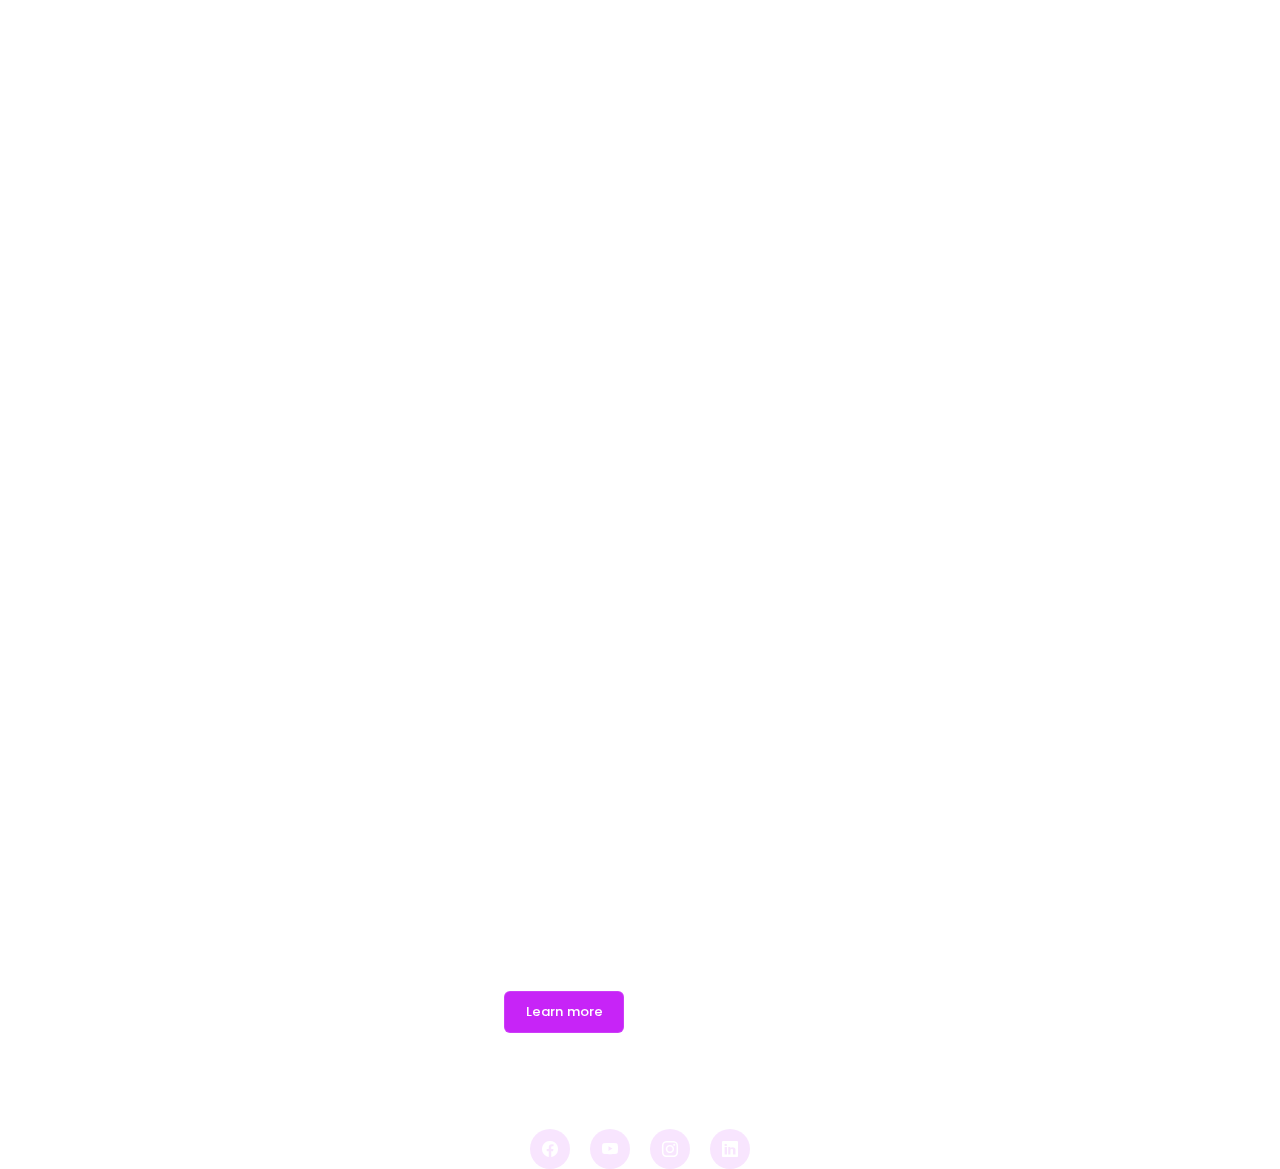
==== pagina2.html @ b19f6e7a "Add files via upload" ====
<!DOCTYPE html>
<html lang="en">
<head>
    <meta charset="UTF-8">
    <meta name="viewport" content="width=device-width, initial-scale=1.0">
    <title>Animated Landing Page</title>
    <!-- CSS File  -->
    <link rel="stylesheet" href="styles.css">
    <!-- Bootstrap Icons  -->
    <link rel="stylesheet" href="https://cdn.jsdelivr.net/npm/bootstrap-icons@1.11.3/font/bootstrap-icons.min.css">
</head>
<body>
    <video autoplay loop muted>
        <source src="media/bg.mp4" >
    </video>
    <nav class="navbar">
        <div class="container">
            <a href="#" class="logo">Temporal Odyssey VR</a>
            <ul>
                <li><a href="#">Home</a></li>
                <li><a href="#">Services</a></li>
                <li><a href="#">Products</a></li>
                <li><a href="#">Plans</a></li>
                <li><a href="#">Contact</a></li>
            </ul>
        </div>
    </nav>

    <main class="container">
        <div class="page-content">
            <div class="inner-content">
                <h1 class="heading">Temporal Odyssey VR</h1>
                <p>Lorem ipsum dolor sit amet consectetur adipisicing elit. Maiores ullam, aliquid in vel quo eius possimus magni quibusdam ex perferendis, natus suscipit voluptas, debitis unde vitae omnis saepe ratione ea?</p>
                <div class="buttons">
                    <a href="#" class="active">Learn more</a>
                    <a href="#">Browse</a>
                </div>

                <div class="social-links">
                    <a href="#" class="bi bi-facebook" ></a>
                    <a href="#" class="bi bi-youtube" ></a>
                    <a href="#" class="bi bi-instagram" ></a>
                    <a href="#" class="bi bi-linkedin" ></a>
                </div>
            </div>
        </div>
    </main>
</body>
</html>
---- styles.css ----
/* Font Family  */
@font-face { font-family: 'Keshiki';  src: url("font-family/Keshiki/Sdasian-WyDon.ttf");  }
@font-face { font-family: 'sd-asian'; src: url("font-family/SD-Asian/Sdasian-WyDon.ttf"); }
@font-face { font-family: 'Poppins'; src: url("font-family/Poppins/Poppins-Medium.ttf");}

*, ::before, ::after {
    margin: 0;
    padding: 0;
    transition: .3s;
    box-sizing: border-box;
    color: #fff;
}

video {
    position: absolute;
    left: 0;
    top: 0;
    height: 100%;
    width: 100%;
    object-fit: cover;
    pointer-events: none;
    z-index: -1;
    transition: 1s;
}

.container {
    max-width: 950px;
    margin: auto;
}

.navbar {
    padding: 12px 10px;
}

.navbar .container {
    display: flex;
    justify-content: space-between;
    align-items: center;
}

.navbar .logo {
    font-family: 'sd-asian';
    text-decoration: none;
    font-size: 2rem;
}

.navbar ul {
    list-style-type: none;
    display: flex;
}

.navbar ul a {
    display: block;
    text-decoration: none;
    margin: 0 10px;
    padding: 8px 16px;
    font-family: 'Keshiki';
    position: relative;
}

.navbar ul:has(a:hover) a:not(:hover) {
    filter: blur(10px);
}

.page-content {
    text-align: center;
    margin-top: 12rem;
    padding: 0 10px;
}

.page-content .inner-content .heading {
    font-size: 16rem;
    font-family: 'sd-asian';
}

.page-content .inner-content p {
    font-family: 'Poppins', sans-serif;
}

.page-content .buttons {
    display: flex;
    justify-content: center;
    margin-top: 20px;
}

.page-content .buttons a {
    display: block;
    font-family: 'Poppins', sans-serif;
    text-decoration: none;
    margin: 0 16px;
    padding: 10px 12px;
    border-radius: 6px;
    font-size: 13px;
    min-width: 120px;
    text-align: center;
    position: relative;
    backdrop-filter: blur(60px);
    overflow: hidden;
    z-index: 1;
    border: 1px solid #ffffff1e;
}

.page-content .buttons a.active {
    background-color: #c724f7;
}

.page-content .buttons a.active:hover {
    box-shadow: 0 0 40px #c724f7;
}

.page-content .buttons a:nth-child(2)::before {
    content: '';
    position: absolute;
    left: -100%;
    top: 0;
    width: 100%;
    height: 100%;
    background: linear-gradient(40deg, #ffffff00, #ffffff20, #ffffff00);
    z-index: -1;
}

.page-content .buttons a:nth-child(2):hover::before { 
    left: 100%;
}

.page-content .buttons a:nth-child(2):hover {
    transition-delay: .3s;
    box-shadow: 0 0 40px #c724f7;
    background-color: #c724f7;
}

.page-content .social-links {
    margin-top: 6rem;
    display: flex;
    justify-content: center;
}

.page-content .social-links a {
    display: block;
    height: 40px;
    width: 40px;
    margin: 0 10px;
    border-radius: 99px;
    display: flex;
    justify-content: center;
    align-items: center;
    text-decoration: none;
    backdrop-filter: blur(160px);
    background: #c624f71e;
    overflow: hidden;
    position: relative;
    z-index: 1;
}

.page-content .social-links a::after {
    content: '';
    position: absolute;
    left: 0;
    bottom: 0;
    width: 100%;
    height: 0%;
    background: #c724f7;
    z-index: -1;
}

.page-content .social-links a:hover::after { 
    height: 100%;
}
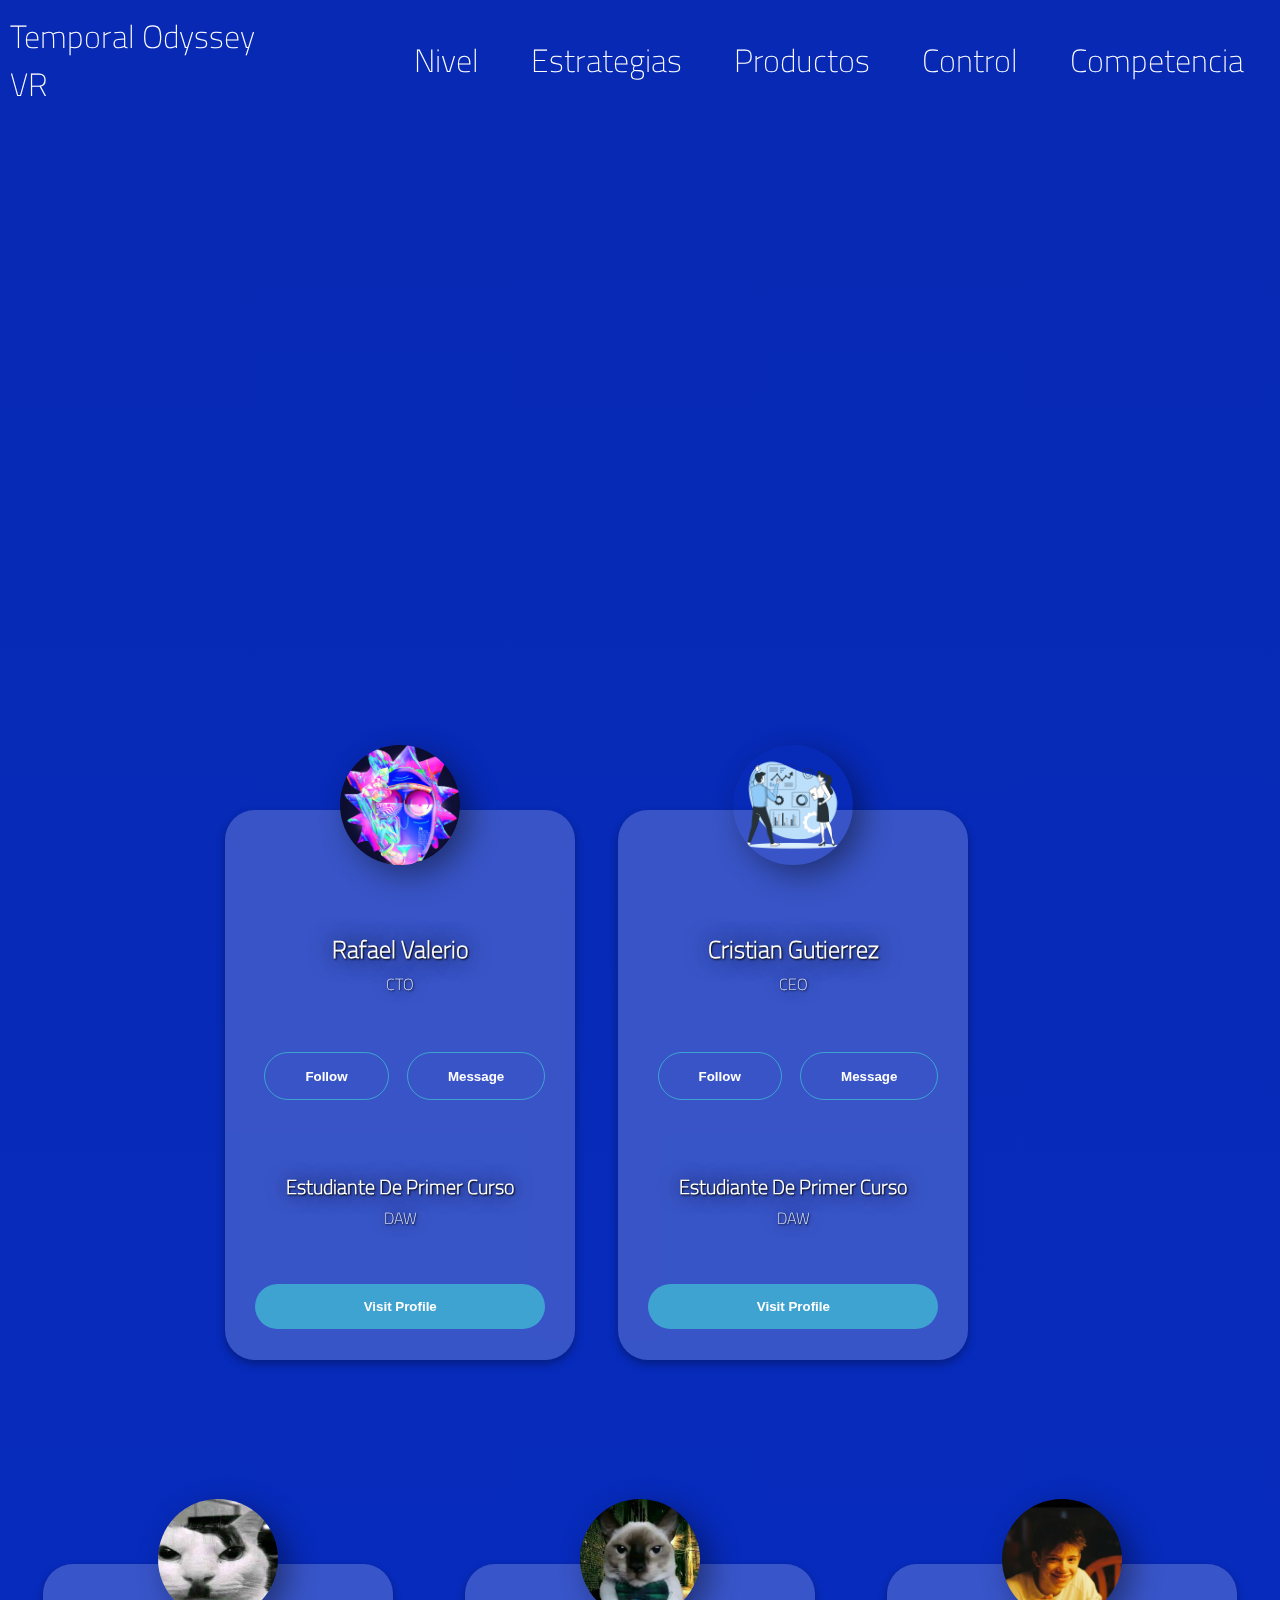
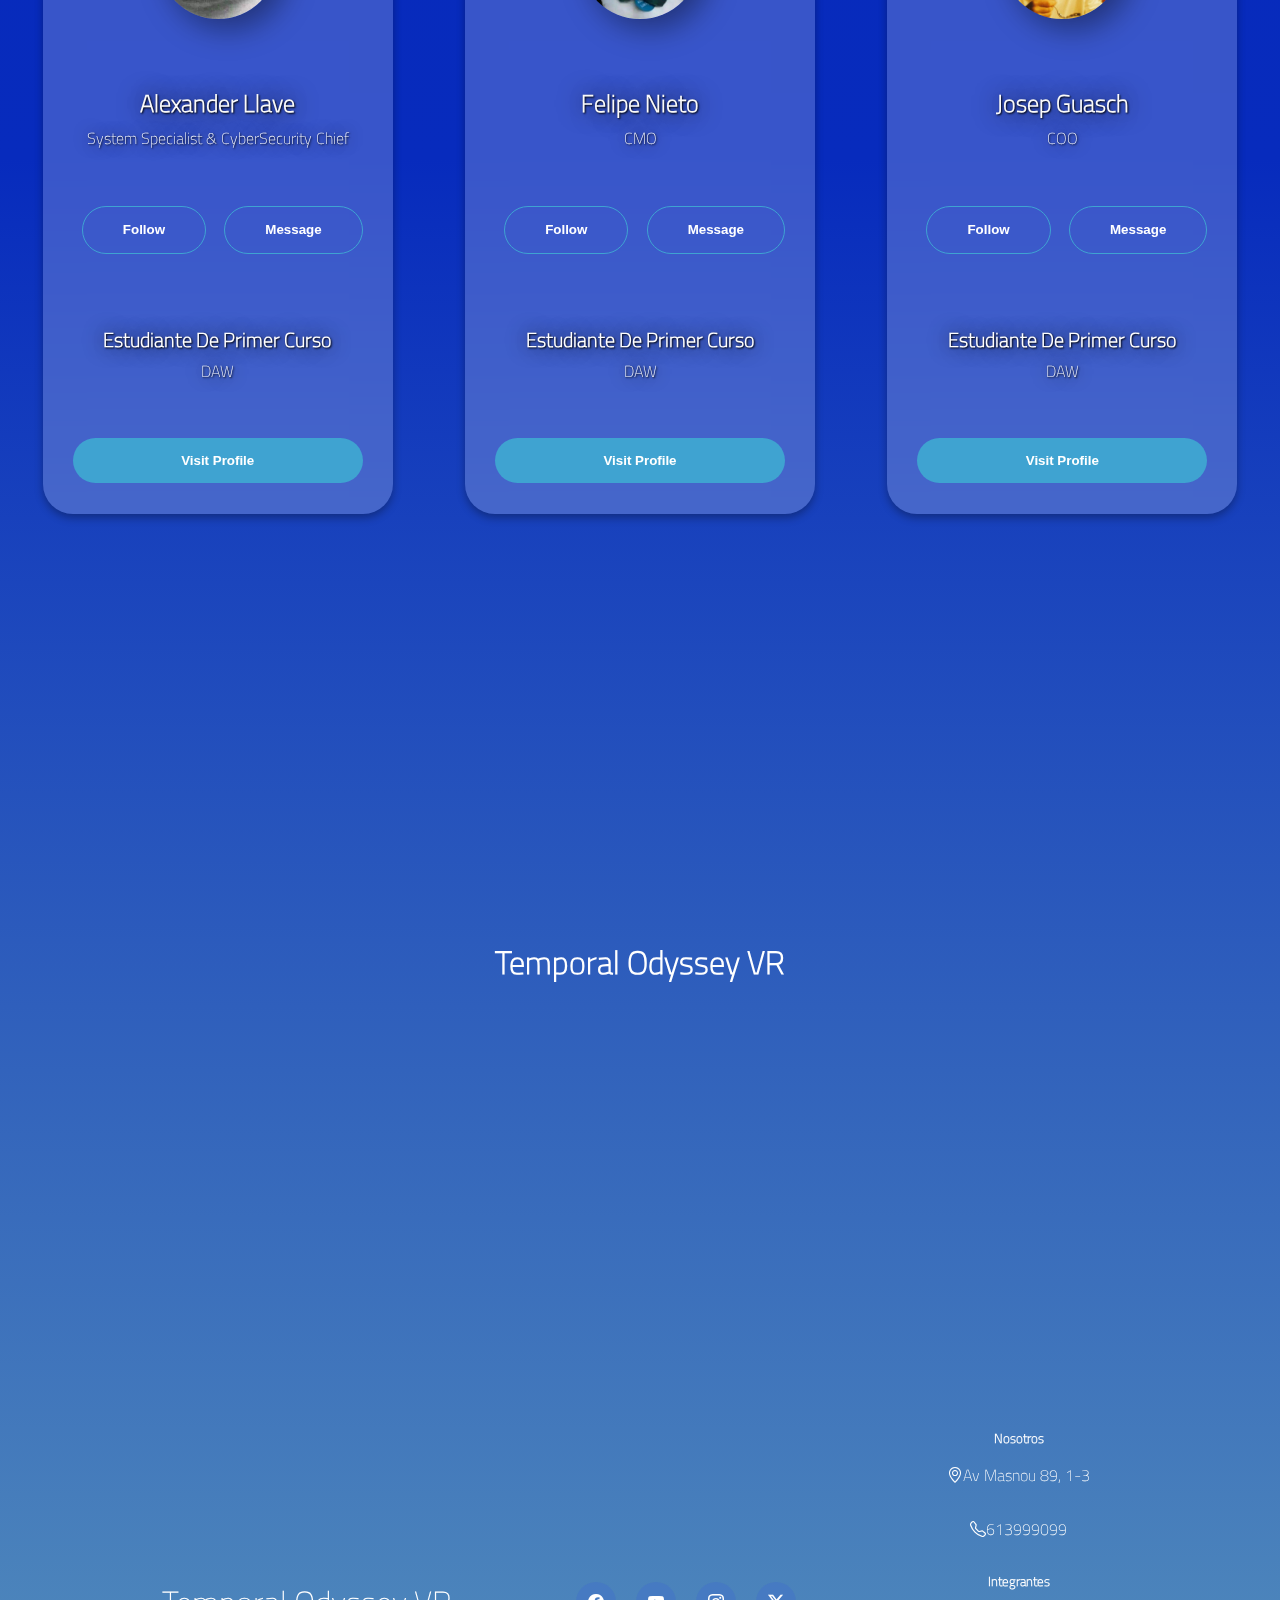
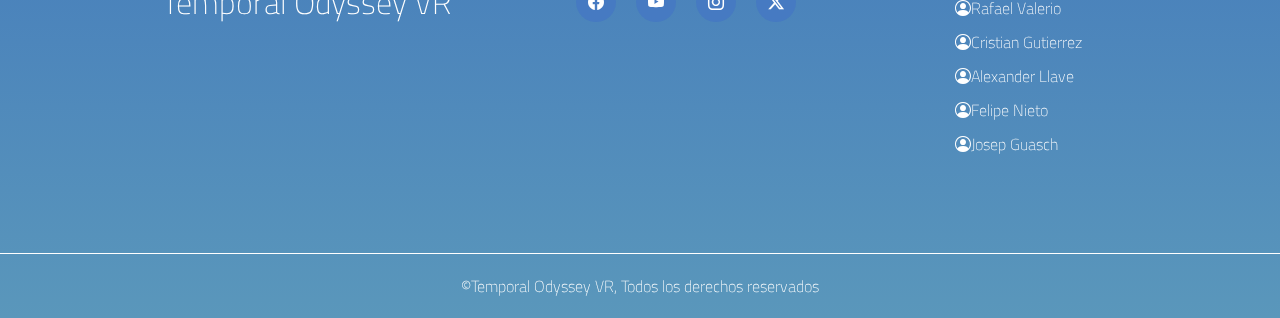
==== commit 551145d2: "pequeños cambios falta varias modificaciones" ====
--- a/pagina2.html
+++ b/pagina2.html
@@ -3,47 +3,406 @@
 <head>
     <meta charset="UTF-8">
     <meta name="viewport" content="width=device-width, initial-scale=1.0">
-    <title>Animated Landing Page</title>
+    <title>Nosotros</title>
     <!-- CSS File  -->
     <link rel="stylesheet" href="styles.css">
     <!-- Bootstrap Icons  -->
     <link rel="stylesheet" href="https://cdn.jsdelivr.net/npm/bootstrap-icons@1.11.3/font/bootstrap-icons.min.css">
+    <style>
+        
+        .grid-container {
+            display: grid;
+            grid-template-columns: repeat(4, 1fr); /* 5 columnas con ancho igual */
+            justify-content: center; /* Centrar las columnas horizontalmente */
+            align-items: center; /* Centrar las columnas verticalmente */
+            gap: 8%; /* Espacio entre las cards */ /* Set a maximum width for the grid */
+            margin: 0 5%;
+            margin-right:25%;
+            margin-left:25%;
+            margin-top: 50%;
+            padding: 50px;
+        }
+
+        @media (max-width: 768px) {
+            .grid-container {
+              grid-template-columns: 1fr; /* Change to single column for small screens */
+            }
+        }
+
+        .grid-container2 {
+            display: grid;
+            grid-template-columns: repeat(3, 1fr); /* 5 columnas con ancho igual */
+            justify-content: center; /* Centrar las columnas horizontalmente */
+            align-items: center; /* Centrar las columnas verticalmente */
+            gap: 8%; /* Espacio entre las cards */ /* Set a maximum width for the grid */
+            margin: 0 5%;
+            margin-right:10%;
+            margin-left:10%;
+            margin-top: 2%;
+            padding: 60px;
+            padding-top: 10%;
+        }
+        @media (max-width: 768px) {
+            .grid-container2 {
+              grid-template-columns: 1fr; /* Change to single column for small screens */
+            }
+        }
+        .card {
+            width: 350px;
+            height: 550px;
+            border-radius: 30px;
+            padding: 30px;
+            background: rgba( 255, 255, 255, 0.2 );
+            box-shadow: 0 8px 32px 0 rgba( 31, 38, 135, 0.37 );
+            backdrop-filter: blur( 16.5px );
+            -webkit-backdrop-filter: blur( 16.5px );
+            border: 20px transparent;
+            box-shadow: 0 4px 8px rgba(0,0,0,0.3) !important;
+            position: relative;
+            z-index: 3;
+            display: grid;
+            grid-template-columns: 1fr; /* Single column */
+             /* Spacing between grid items */
+        }
+          
+        .card .p-profile {
+            display: flex;
+            justify-content: center;
+            top: -95px;
+            position: relative;
+        }
+          
+        .card .p-profile img {
+            width: 120px;
+            height: 120px;
+            object-fit: cover;
+            border-radius: 50%;
+            box-shadow: 10px 10px 30px rgba(0, 0, 0, .4);
+        }
+          
+        .card .name {
+            top: -30px;
+            position: relative;
+            grid-column: 1; /* Span across the single column */
+        }
+          
+        .card .name h2,
+        .card .name p {
+            font-family: 'titillium';
+            text-align: center;
+        }
+          
+        .card .name h2 {
+            font-family: 'titillium';
+            color: #fafafa;
+            text-shadow: 1px 1px 2px #000, 0 0 1em #000;
+        }
+          
+        .card .name p {
+            margin: 5px 0;
+            text-shadow: 1px 1px 2px #000, 0 0 1em #000;
+        }
+          
+        .card .button {
+            display: flex;
+            justify-content: space-between;
+            margin: 20px 0;
+            grid-column: 1; /* Span across the single column */
+        }
+          
+        .card .button button {
+            padding: 15px 40px;
+            border: 1.5px solid #3fa3d1;
+            background: none;
+            border-radius: 30px;
+            color: #fff;
+            font-weight: 600;
+            cursor: pointer;
+            transition: all .2s;
+            position: relative;
+        }
+          
+        .card .button button:hover {
+            background: white;
+            color: #3fa3d1;
+        }
+          
+        .card .button button:nth-child(1) {
+            background: #3fa3d1;
+        }
+          
+        .card .button button:nth-child(1):hover {
+            color: #3fa3d1;
+            background-color: white;
+        }
+          
+        .card .inforce {
+            display: flex;
+            justify-content: space-around;
+            margin: 50px 0;
+            grid-column: 1; /* Span across the single column */
+            align-items: center;
+            align-content: center;
+            text-align: center;
+        }
+          
+        .card .inforce h4 {
+            color: #ffffff;
+            font-family: 'titillium';
+            font-weight: 800;
+            text-align: center;
+            font-size: 20px;
+            text-shadow: 1px 1px 2px #000, 0 0 1em #000;
+        }
+          
+        .card .inforce p {
+            font-family: 'titillium';
+            text-align: center;
+            font-weight: 400;
+            padding: 4px 15px;
+            color: #ffffff;
+            text-shadow: 1px 1px 2px #000, 0 0 1em #000;
+        }
+          
+        .card .more {
+            grid-column: 1; /* Span across the single column */
+        }
+          
+        .card .more button {
+            padding: 15px 40px;
+            border: 1.5px solid #3fa3d1;
+            border-radius: 30px;
+            color: white;
+            background: #3fa3d1;
+            font-weight: 600;
+            width: 100%;
+            cursor: pointer;
+            position: relative;
+            border: none;
+            overflow: hidden;
+            z-index: 1;
+        }
+          
+        .card .more button::before {
+            content: '';
+            position: absolute;
+            left: 0;
+            top: 0;
+            transform: translateX(-100%);
+            background: white;
+            width: 100%;
+            height: 100%;
+            transition: all .2s;
+            border-radius: 30px;
+            z-index: -1;
+        }
+          
+        .card .more button:hover::before {
+            transform: translateX(0%);
+        }
+          
+        .card .more button:hover {
+            color: #3fa3d1;
+        }
+        
+    </style>
 </head>
 <body>
-    <video autoplay loop muted>
+    <video class="template2-video" autoplay loop muted>
         <source src="media/bg.mp4" >
     </video>
     <nav class="navbar">
-        <div class="container">
+        <div class="container navbar-slide">
             <a href="#" class="logo">Temporal Odyssey VR</a>
             <ul>
-                <li><a href="#">Home</a></li>
-                <li><a href="#">Services</a></li>
-                <li><a href="#">Products</a></li>
-                <li><a href="#">Plans</a></li>
-                <li><a href="#">Contact</a></li>
+                <li><a href="./index.html#competencia">Nivel</a></li>
+                <li><a href="./index.html#estrategias">Estrategias</a></li>
+                <li><a href="./index.html#productos">Productos</a></li>
+                <li><a href="./index.html#control">Control</a></li>
+                <li><a href="./index.html#competidor">Competencia</a></li>
             </ul>
         </div>
     </nav>
-
+    <div class="grid-container">
+       <div class="card">
+            <div class="p-profile">
+                <img src="media/profile1.jpg" alt="">
+            </div>
+        <div class="name">
+            <h2>Rafael Valerio</h2>
+            <p>CTO</p>
+        </div>
+        <div class="button">
+            <a href="url_para_seguir"></a><button>Follow</button></a>
+            <a href="url_para_mensaje"></a><button>Message</button></a>
+        </div>
+        <div class="inforce">
+            
+            <div class="followers">
+                <h4>Estudiante De Primer Curso</h4>
+                <p>DAW</p>
+            </div>
+            
+        </div>
+        <div class="more">
+            <a href="https://github.com/RVDveloper"></a><button>Visit Profile</button></a>
+        </div>
+       </div>
+       <div class="card">
+            <div class="p-profile">
+                <img src="media/Business-Plan-bro.png" alt="">
+            </div>
+        <div class="name">
+            <h2>Cristian Gutierrez</h2>
+            <p>CEO</p>
+        </div>
+        <div class="button">
+            <a href="url_para_seguir"></a><button>Follow</button></a>
+            <a href="url_para_mensaje"></a><button>Message</button></a>
+        </div>
+        <div class="inforce">
+            
+            <div class="followers">
+                <h4>Estudiante De Primer Curso</h4>
+                <p>DAW</p>
+            </div>
+            
+        </div>
+        <div class="more">
+            <a href="https://github.com/KRis20F"><button>Visit Profile</button></a>
+        </div>
+       </div>
+      </div>
+      <div class="grid-container2">
+       <div class="card">
+            <div class="p-profile">
+                <img src="media/9d3bdd3c-7750-4188-8965-81cac5336fee.JPG" alt="">
+            </div>
+        <div class="name">
+            <h2>Alexander Llave</h2>
+            <p>System Specialist & CyberSecurity Chief</p>
+        </div>
+        <div class="button">
+            <a href="url_para_seguir"></a><button>Follow</button></a>
+            <a href="url_para_mensaje"></a><button>Message</button></a>
+        </div>
+        <div class="inforce">
+            
+            <div class="followers">
+                <h4>Estudiante De Primer Curso</h4>
+                <p>DAW</p>
+            </div>
+            
+        </div>
+        <div class="more">
+            <a href="https://github.com/XanderL2"><button>Visit Profile</button></a>
+        </div>
+       </div>
+       <div class="card">
+            <div class="p-profile">
+                <img src="media/1a0d166c-9b0e-4d7e-bb11-bbe414148329.jpg" alt="">
+            </div>
+        <div class="name">
+            <h2>Felipe Nieto</h2>
+            <p>CMO</p>
+        </div>
+        <div class="button">
+            <a href="url_para_seguir"></a><button>Follow</button></a>
+            <a href="url_para_mensaje"></a><button>Message</button></a>
+        </div>
+        <div class="inforce">
+            
+            <div class="followers">
+                <h4>Estudiante De Primer Curso</h4>
+                <p>DAW</p>
+            </div>
+            
+        </div>
+        <div class="more">
+            <a href="https://github.com/pipezzs"><button>Visit Profile</button></a>
+        </div>
+       </div>
+       <div class="card">
+            <div class="p-profile">
+                <img src="media/IMG_8811.PNG" alt="">
+            </div>
+        <div class="name">
+            <h2>Josep Guasch</h2>
+            <p>COO</p>
+        </div>
+        <div class="button">
+            <a href="url_para_seguir"></a><button>Follow</button></a>
+            <a href="url_para_mensaje"></a><button>Message</button></a>
+        </div>
+        <div class="inforce">
+            
+            <div class="followers">
+                <h4>Estudiante De Primer Curso</h4>
+                <p>DAW</p>
+            </div>
+            
+        </div>
+        <div class="more">
+            <a href="url_para_visitar_perfil"><button>Visit Profile</button></a>
+        </div>
+       </div>
+    </div>
     <main class="container">
         <div class="page-content">
             <div class="inner-content">
-                <h1 class="heading">Temporal Odyssey VR</h1>
-                <p>Lorem ipsum dolor sit amet consectetur adipisicing elit. Maiores ullam, aliquid in vel quo eius possimus magni quibusdam ex perferendis, natus suscipit voluptas, debitis unde vitae omnis saepe ratione ea?</p>
-                <div class="buttons">
-                    <a href="#" class="active">Learn more</a>
-                    <a href="#">Browse</a>
+                <h1 class="about-title">Temporal Odyssey VR</h1>
+            </div>
+        </div>
+    </main>
+    <footer>
+        <div class="page-content footer-responsive">
+            <a href="#" class="logo ">Temporal Odyssey VR</a>
+            <div class="social-links">
+                <a href="#" class="bi bi-facebook" ></a>
+                <a href="#" class="bi bi-youtube" ></a>
+                <a href="#" class="bi bi-instagram" ></a>
+                <a href="#" class="bi bi-twitter-x" ></a>
+            </div>
+            <div class="contact">
+                <h5>Nosotros</h5>
+                <div class="box-footer">
+                    <i class="bi bi-geo-alt"></i>
+                    <p>Av Masnou 89, 1-3</p>
                 </div>
-
-                <div class="social-links">
-                    <a href="#" class="bi bi-facebook" ></a>
-                    <a href="#" class="bi bi-youtube" ></a>
-                    <a href="#" class="bi bi-instagram" ></a>
-                    <a href="#" class="bi bi-linkedin" ></a>
+                <div class="box-footer">
+                    <i class="bi bi-telephone"></i>
+                    <p>613999099</p>
                 </div>
-            </div>
-        </div>
-    </main>
+                <div class="box-footer column-bro">
+                    <h5>Integrantes</h5>
+                    <ul class="ul-amigos">
+                        <li class="amigos-pendejos">
+                            <i class="bi bi-person-circle"></i>
+                            <p>Rafael Valerio</p>
+                        </li>
+                        <li class="amigos-pendejos">
+                            <i class="bi bi-person-circle"></i>
+                            <p>Cristian Gutierrez</p>
+                        </li>
+                        <li class="amigos-pendejos">
+                            <i class="bi bi-person-circle"></i>
+                            <p>Alexander Llave</p>
+                        </li>
+                        <li class="amigos-pendejos">
+                            <i class="bi bi-person-circle"></i>
+                            <p>Felipe Nieto</p>
+                        </li>
+                        <li class="amigos-pendejos">
+                            <i class="bi bi-person-circle"></i>
+                            <p>Josep Guasch</p>
+                        </li>
+                    </ul>
+                </div>
+            </div>
+        </div>
+        <div class="copy">
+            <p>&copy;Temporal Odyssey VR, Todos los derechos reservados </p>
+        </div>
+    </footer>
 </body>
 </html>--- a/styles.css
+++ b/styles.css
@@ -1,6 +1,9 @@
 /* Font Family  */
-@font-face { font-family: 'Keshiki';  src: url("font-family/Keshiki/Sdasian-WyDon.ttf");  }
-@font-face { font-family: 'sd-asian'; src: url("font-family/SD-Asian/Sdasian-WyDon.ttf"); }
+/* @font-face { font-family: 'titillium'; src: url("font-family/topazianoncommercial/TopaziaNonCommercial.otf");} */
+@font-face {
+    font-family: 'titillium';
+    src: url("font-family/Titillium_Web/TitilliumWeb-ExtraLight.ttf");
+}
 @font-face { font-family: 'Poppins'; src: url("font-family/Poppins/Poppins-Medium.ttf");}
 
 *, ::before, ::after {
@@ -11,38 +14,107 @@
     color: #fff;
 }
 
+img {
+    max-width: 100%;
+}
+
+body {
+    /* background-color: #072bbd; */
+    background: linear-gradient(to bottom, #0729b3, #072bbd, #5a97bb);
+    font-family: 'titillium';
+
+}
+
+.wrapper {
+    width: 1200px;
+    margin: 0 auto;
+}
+
+.hero {
+    position: relative;
+}
+
 video {
     position: absolute;
     left: 0;
     top: 0;
-    height: 100%;
+    max-height: 800px;
+    height: 600px;
     width: 100%;
     object-fit: cover;
     pointer-events: none;
     z-index: -1;
     transition: 1s;
 }
-
-.container {
-    max-width: 950px;
-    margin: auto;
-}
-
+/* pagina 2 nosotros */
+.template2-video {
+    position: fixed;
+    left: 0;
+    top: 0;
+    width: 100%;
+    height: 100%;
+    object-fit: cover;
+    pointer-events: none;
+    z-index: -1;
+    transition: 1s;
+}
+
+/* .about  */
+
+
+
+/*/pagina 2 nosotros */
 .navbar {
     padding: 12px 10px;
-}
-
-.navbar .container {
+    display: flex;
+    justify-content: center;
+}
+
+.navbar-slide {
     display: flex;
     justify-content: space-between;
     align-items: center;
-}
-
-.navbar .logo {
-    font-family: 'sd-asian';
+    gap: 100px;
+}
+
+.navbar , .logo {
+    font-family: 'titillium';
     text-decoration: none;
     font-size: 2rem;
 }
+
+.title-flot  h1{
+    font-family: 'titillium';
+    position: absolute;
+    font-size: 5em;
+    top: 200px;
+    left: 25%;
+}
+
+.h2-center {text-align: center;}
+
+.box-article-about {
+    padding-top: 30px;
+    display: flex;
+    flex-direction: column;
+    justify-content: center;
+}
+
+.box-article-about h3 {text-align: center;}
+
+.articles-info {
+    display: flex;
+    flex-direction: row-reverse;
+    align-items: center;
+    
+}
+
+.articles-info p {padding: 20px 30px;}
+
+.box-article-about img {
+    width: 30%;
+}
+
 
 .navbar ul {
     list-style-type: none;
@@ -54,7 +126,7 @@
     text-decoration: none;
     margin: 0 10px;
     padding: 8px 16px;
-    font-family: 'Keshiki';
+    font-family: 'titillium';
     position: relative;
 }
 
@@ -64,17 +136,17 @@
 
 .page-content {
     text-align: center;
-    margin-top: 12rem;
-    padding: 0 10px;
+    margin-top: 18rem;
+    padding: 6% 10%;
 }
 
 .page-content .inner-content .heading {
     font-size: 16rem;
-    font-family: 'sd-asian';
+    font-family: 'titillium';
 }
 
 .page-content .inner-content p {
-    font-family: 'Poppins', sans-serif;
+    font-family: 'titillium';
 }
 
 .page-content .buttons {
@@ -85,7 +157,7 @@
 
 .page-content .buttons a {
     display: block;
-    font-family: 'Poppins', sans-serif;
+    font-family: 'titillium';
     text-decoration: none;
     margin: 0 16px;
     padding: 10px 12px;
@@ -101,11 +173,11 @@
 }
 
 .page-content .buttons a.active {
-    background-color: #c724f7;
+    background-color: #3fa3d1;
 }
 
 .page-content .buttons a.active:hover {
-    box-shadow: 0 0 40px #c724f7;
+    box-shadow: 0 0 40px #3fa3d1;
 }
 
 .page-content .buttons a:nth-child(2)::before {
@@ -125,8 +197,8 @@
 
 .page-content .buttons a:nth-child(2):hover {
     transition-delay: .3s;
-    box-shadow: 0 0 40px #c724f7;
-    background-color: #c724f7;
+    box-shadow: 0 0 40px #3fa3d1;
+    background-color: #3fa3d1;
 }
 
 .page-content .social-links {
@@ -146,7 +218,7 @@
     align-items: center;
     text-decoration: none;
     backdrop-filter: blur(160px);
-    background: #c624f71e;
+    background: #242ff71e;
     overflow: hidden;
     position: relative;
     z-index: 1;
@@ -159,10 +231,48 @@
     bottom: 0;
     width: 100%;
     height: 0%;
-    background: #c724f7;
+    background: #3fa3d1;
     z-index: -1;
 }
 
 .page-content .social-links a:hover::after { 
     height: 100%;
+}
+
+.footer-responsive {
+    display: grid;
+    grid-template-columns: 35% 1fr 26%;
+    justify-content: center;
+    align-items: center;
+}
+
+.footer-responsive .social-links {
+    margin-top: 0;
+}
+
+.box-footer {
+    display: flex;
+    justify-content: center;
+    align-items: center;
+    padding: 15px 0;
+}
+
+.column-bro {
+    flex-direction: column;
+}
+
+.amigos-pendejos {
+    display: flex;
+    padding-top: 5px;
+    padding-bottom: 5px;
+}
+
+.ul-amigos {
+    list-style-type: none;
+}
+
+.copy {
+    border-top: 1px solid #fff;
+    text-align: center;
+    padding: 20px 0;
 }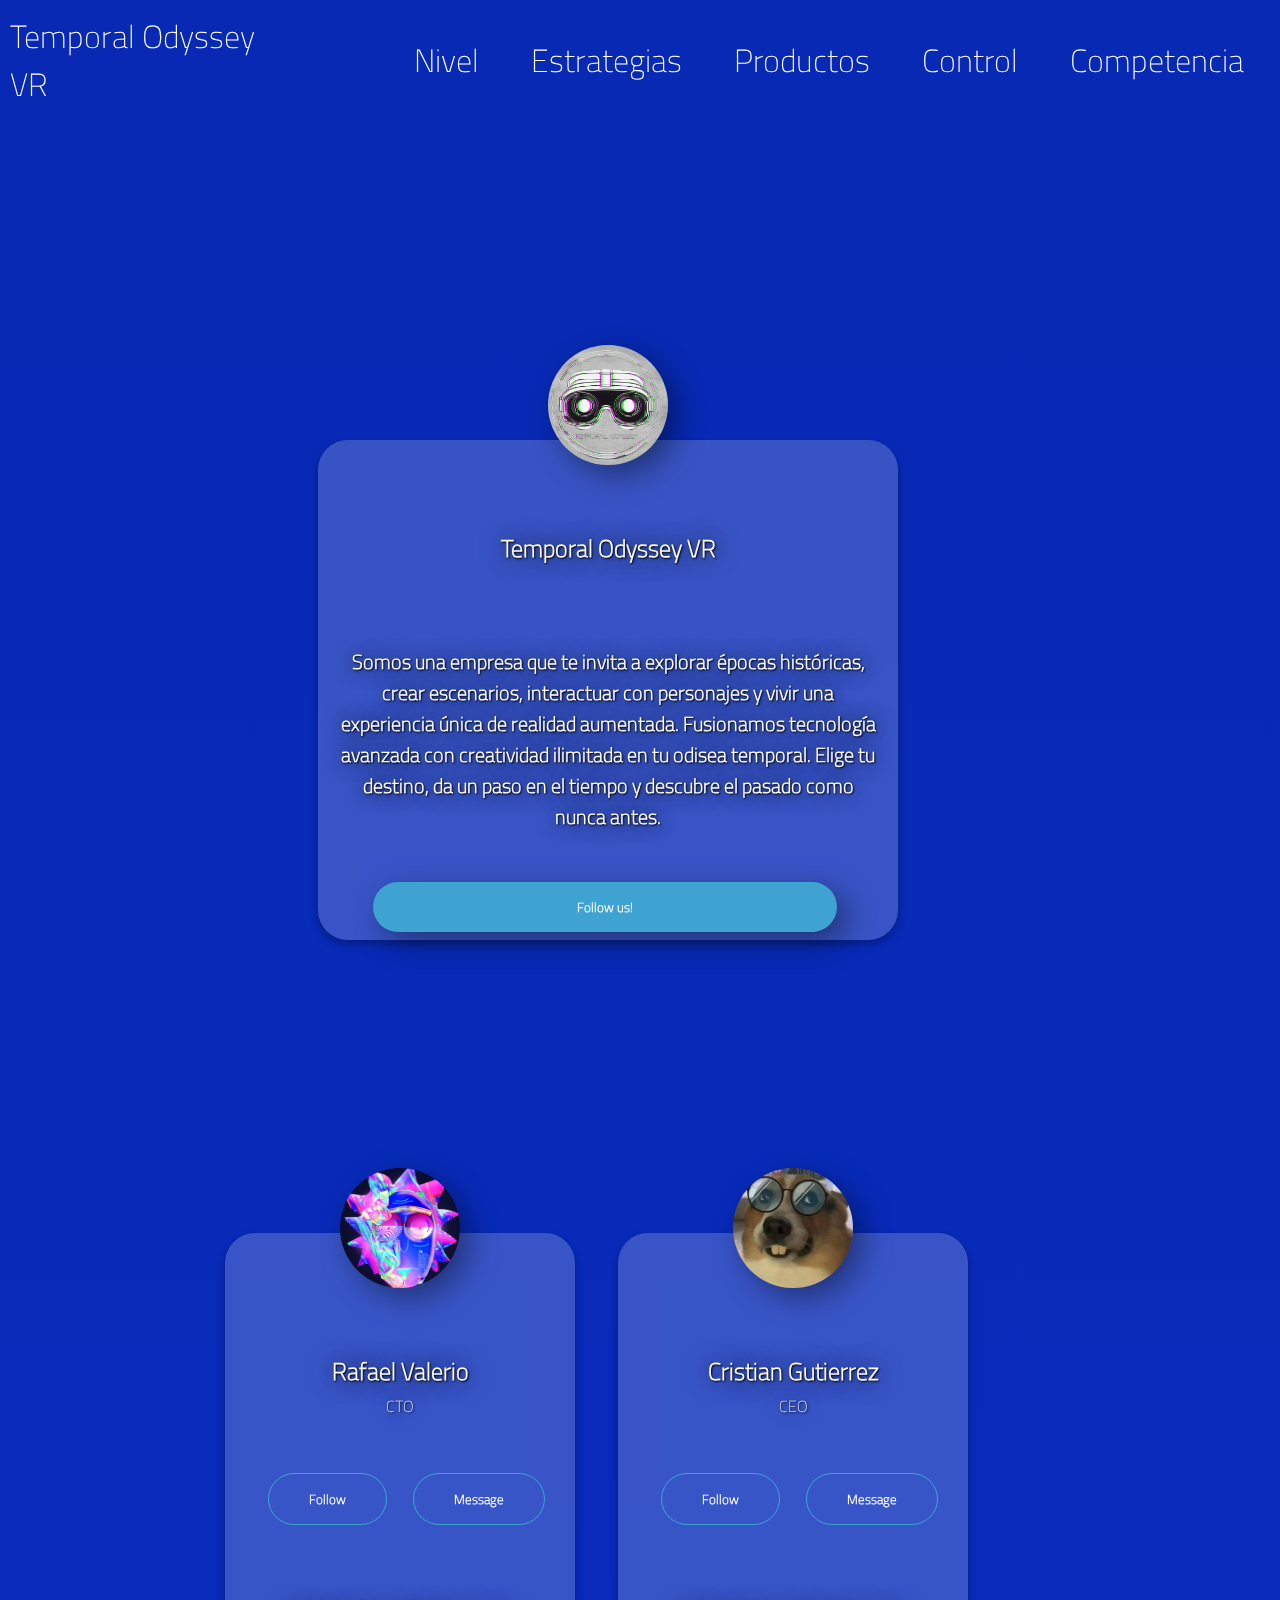
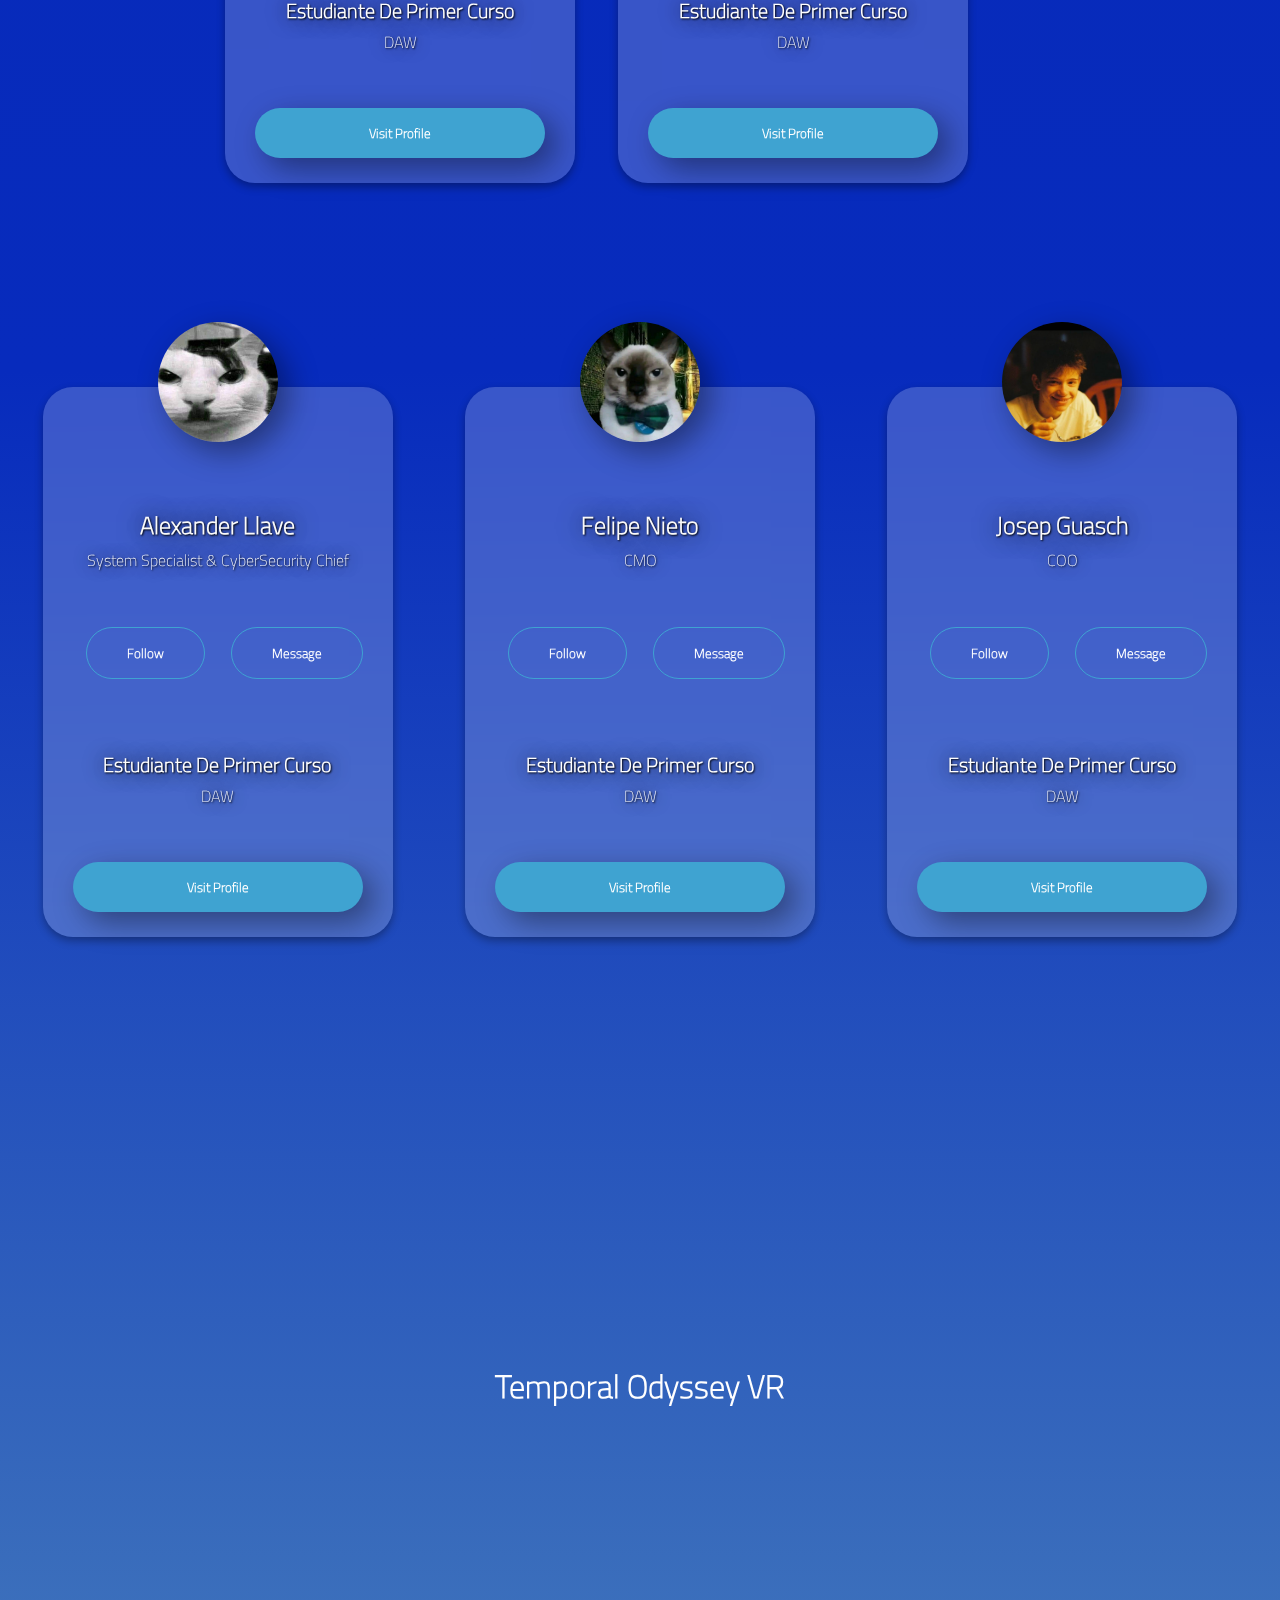
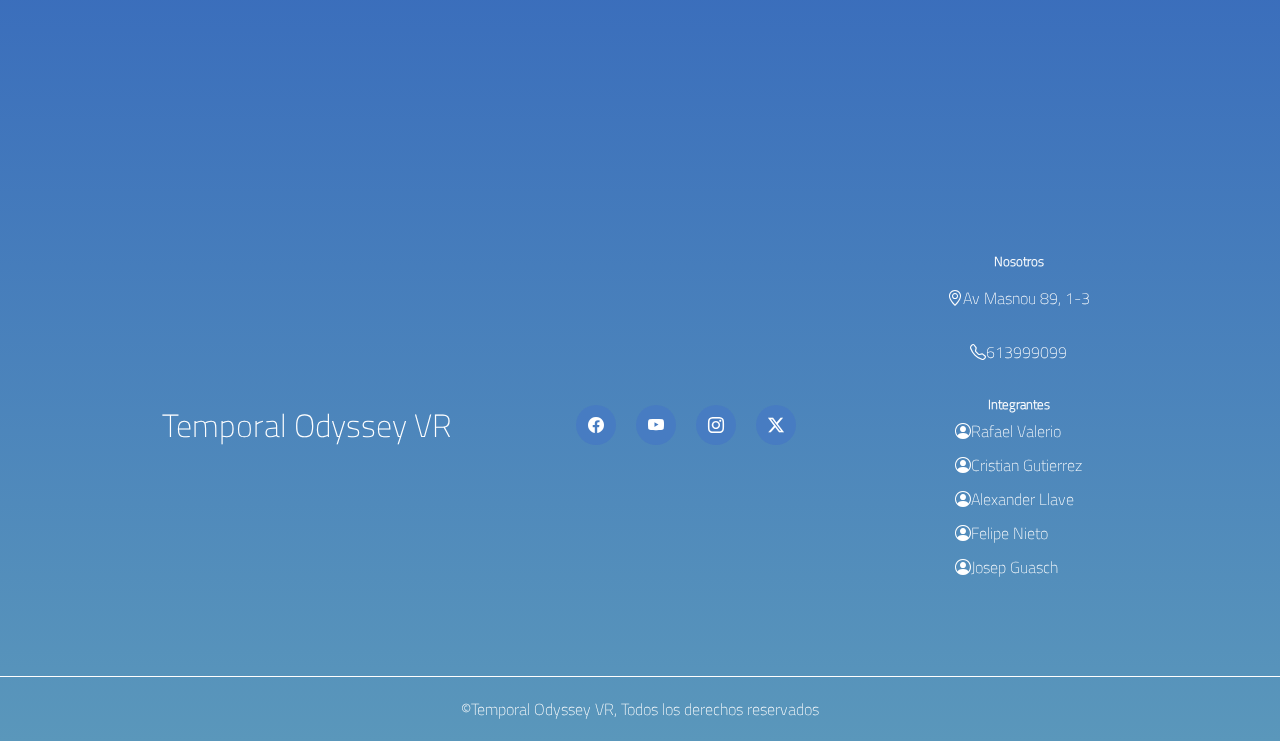
==== commit 2c521313: "algunas actualizaciones y cambios" ====
--- a/pagina2.html
+++ b/pagina2.html
@@ -19,7 +19,7 @@
             margin: 0 5%;
             margin-right:25%;
             margin-left:25%;
-            margin-top: 50%;
+            margin-top: 4%;
             padding: 50px;
         }
 
@@ -120,6 +120,7 @@
             cursor: pointer;
             transition: all .2s;
             position: relative;
+            font-family: 'titillium';
         }
           
         .card .button button:hover {
@@ -181,6 +182,8 @@
             border: none;
             overflow: hidden;
             z-index: 1;
+            font-family: 'titillium';
+            box-shadow: 10px 10px 30px rgba(0, 0, 0, .4);
         }
           
         .card .more button::before {
@@ -223,6 +226,29 @@
             </ul>
         </div>
     </nav>
+    <div class="Container-card">
+        <div class="cardT">
+                <div class="p-profile">
+                    <img src="media/logo1.jpeg" alt="">
+                </div>
+            
+            <div class="name">
+                <h2>Temporal Odyssey VR</h2>
+            </div>
+            <div class="inforce">
+                
+                <div class="followers">
+                    <h4 style="margin-left:20px; margin-right:20px;">
+                        Somos una empresa que te invita a explorar épocas históricas, crear escenarios, interactuar con personajes y vivir una experiencia única de realidad aumentada. Fusionamos tecnología avanzada con creatividad ilimitada en tu odisea temporal. Elige tu destino, da un paso en el tiempo y descubre el pasado como nunca antes.
+                      </h4>
+                </div>
+                
+            </div>
+            <div class="more">
+                <a href="https://github.com/RVDveloper"></a><button>Follow us!</button></a>
+            </div>
+        </div>
+    </div>
     <div class="grid-container">
        <div class="card">
             <div class="p-profile">
@@ -250,7 +276,7 @@
        </div>
        <div class="card">
             <div class="p-profile">
-                <img src="media/Business-Plan-bro.png" alt="">
+                <img src="media/IMG_8820.jpg" alt="">
             </div>
         <div class="name">
             <h2>Cristian Gutierrez</h2>
@@ -340,7 +366,7 @@
                 <h4>Estudiante De Primer Curso</h4>
                 <p>DAW</p>
             </div>
-            
+            <!-- comence edicion -->
         </div>
         <div class="more">
             <a href="url_para_visitar_perfil"><button>Visit Profile</button></a>
@@ -376,23 +402,23 @@
                 <div class="box-footer column-bro">
                     <h5>Integrantes</h5>
                     <ul class="ul-amigos">
-                        <li class="amigos-pendejos">
+                        <li class="amigos-integrantes">
                             <i class="bi bi-person-circle"></i>
                             <p>Rafael Valerio</p>
                         </li>
-                        <li class="amigos-pendejos">
+                        <li class="amigos-integrantes">
                             <i class="bi bi-person-circle"></i>
                             <p>Cristian Gutierrez</p>
                         </li>
-                        <li class="amigos-pendejos">
+                        <li class="amigos-integrantes">
                             <i class="bi bi-person-circle"></i>
                             <p>Alexander Llave</p>
                         </li>
-                        <li class="amigos-pendejos">
+                        <li class="amigos-integrantes">
                             <i class="bi bi-person-circle"></i>
                             <p>Felipe Nieto</p>
                         </li>
-                        <li class="amigos-pendejos">
+                        <li class="amigos-integrantes">
                             <i class="bi bi-person-circle"></i>
                             <p>Josep Guasch</p>
                         </li>
--- a/styles.css
+++ b/styles.css
@@ -19,12 +19,14 @@
 }
 
 body {
-    /* background-color: #072bbd; */
     background: linear-gradient(to bottom, #0729b3, #072bbd, #5a97bb);
     font-family: 'titillium';
-
-}
-
+    
+    
+}
+html {
+    scroll-behavior: smooth;
+}
 .wrapper {
     width: 1200px;
     margin: 0 auto;
@@ -33,6 +35,7 @@
 .hero {
     position: relative;
 }
+
 
 video {
     position: absolute;
@@ -58,10 +61,147 @@
     z-index: -1;
     transition: 1s;
 }
+.Container-card{
+    /* width: 400px;
+    height: 300px; */
+    display: flex;
+    justify-content: center;
+    align-items: center;
+    margin-top: 10%;
+    margin-right: 5%;
+    padding: 15%;
+    align-content: center;
+}
+.cardT {
+    width: 580px;
+    height: 500px;
+    border-radius: 30px;
+    background: rgba( 255, 255, 255, 0.2 );
+    box-shadow: 0 8px 32px 0 rgba( 31, 38, 135, 0.37 );
+    backdrop-filter: blur( 16.5px );
+    -webkit-backdrop-filter: blur( 16.5px );
+    border: 20px transparent;
+    box-shadow: 0 4px 8px rgba(0,0,0,0.3) !important;
+    position: relative;
+    z-index: 3;
+    display: grid;
+    grid-template-columns: 1fr; /* Single column */
+     /* Spacing between grid items */
+}
+  
+.cardT .p-profile {
+    display: flex;
+    justify-content: center;
+    top: -95px;
+    position: relative;
+}
+  
+.cardT .p-profile img {
+    width: 120px;
+    height: 120px;
+    object-fit: cover;
+    border-radius: 50%;
+    box-shadow: 10px 10px 30px rgba(0, 0, 0, .4);
+}
+  
+.cardT .name {
+    top: -30px;
+    position: relative;
+    grid-column: 1; /* Span across the single column */
+}
+  
+.cardT .name h2,
+.cardT .name p {
+    font-family: 'titillium';
+    text-align: center;
+}
+  
+.cardT .name h2 {
+    font-family: 'titillium';
+    color: #fafafa;
+    text-shadow: 1px 1px 2px #000, 0 0 1em #000;
+}
+  
+.cardT .name p {
+    margin: 5px 0;
+    text-shadow: 1px 1px 2px #000, 0 0 1em #000;
+}
+  
+  
+.cardT .inforce {
+    display: flex;
+    justify-content: space-around;
+    margin: 50px 0;
+    grid-column: 1; /* Span across the single column */
+    align-items: center;
+    align-content: center;
+    text-align: center;
+}
+  
+.cardT .inforce h4 {
+    color: #ffffff;
+    font-family: 'titillium';
+    font-weight: 800;
+    text-align: center;
+    font-size: 20px;
+    text-shadow: 1px 1px 2px #000, 0 0 1em #000;
+}
+  
+.cardT .inforce p {
+    font-family: 'titillium';
+    text-align: center;
+    font-weight: 400;
+    padding: 4px 15px;
+    color: #ffffff;
+    text-shadow: 1px 1px 2px #000, 0 0 1em #000;
+}
+  
+.cardT .more {
+    grid-column: 1;/* Span across the single column */
+}
+  
+.cardT .more button {
+    padding: 15px 40px;
+    border: 1.5px solid #3fa3d1;
+    border-radius: 30px;
+    color: white;
+    background: #3fa3d1;
+    font-weight: 600;
+    width: 80%;
+    cursor: pointer;
+    position: relative;
+    border: none;
+    overflow: hidden;
+    z-index: 1;
+    font-family: 'titillium';
+    margin-left: 55px;
+    margin-bottom: 15px;
+    box-shadow: 10px 10px 30px rgba(0, 0, 0, .4);
+}
+  
+.cardT .more button::before {
+    content: '';
+    position: absolute;
+    left: 0;
+    top: 0;
+    transform: translateX(-100%);
+    background: white;
+    width: 100%;
+    height: 100%;
+    transition: all .2s;
+    border-radius: 30px;
+    z-index: -1;
+}
+  
+.cardT .more button:hover::before {
+    transform: translateX(0%);
+}
+  
+.cardT .more button:hover {
+    color: #3fa3d1;
+}
 
 /* .about  */
-
-
 
 /*/pagina 2 nosotros */
 .navbar {
@@ -82,6 +222,11 @@
     text-decoration: none;
     font-size: 2rem;
 }
+
+.bars-responsive > i {
+    display: none;
+}
+
 
 .title-flot  h1{
     font-family: 'titillium';
@@ -261,7 +406,7 @@
     flex-direction: column;
 }
 
-.amigos-pendejos {
+.amigos-integrantes {
     display: flex;
     padding-top: 5px;
     padding-bottom: 5px;
@@ -275,4 +420,14 @@
     border-top: 1px solid #fff;
     text-align: center;
     padding: 20px 0;
+}
+
+@media only screen and (max-width: 320px) {
+    .bars-responsive {display: none;}
+    .title-flot h1{font-size: 2em;}
+}
+
+@media only screen and (min-width:321px) and (max-width: 750px) {
+    .bars-responsive {display: none;}
+    .title-flot h1{font-size: 2em; text-align: center;}
 }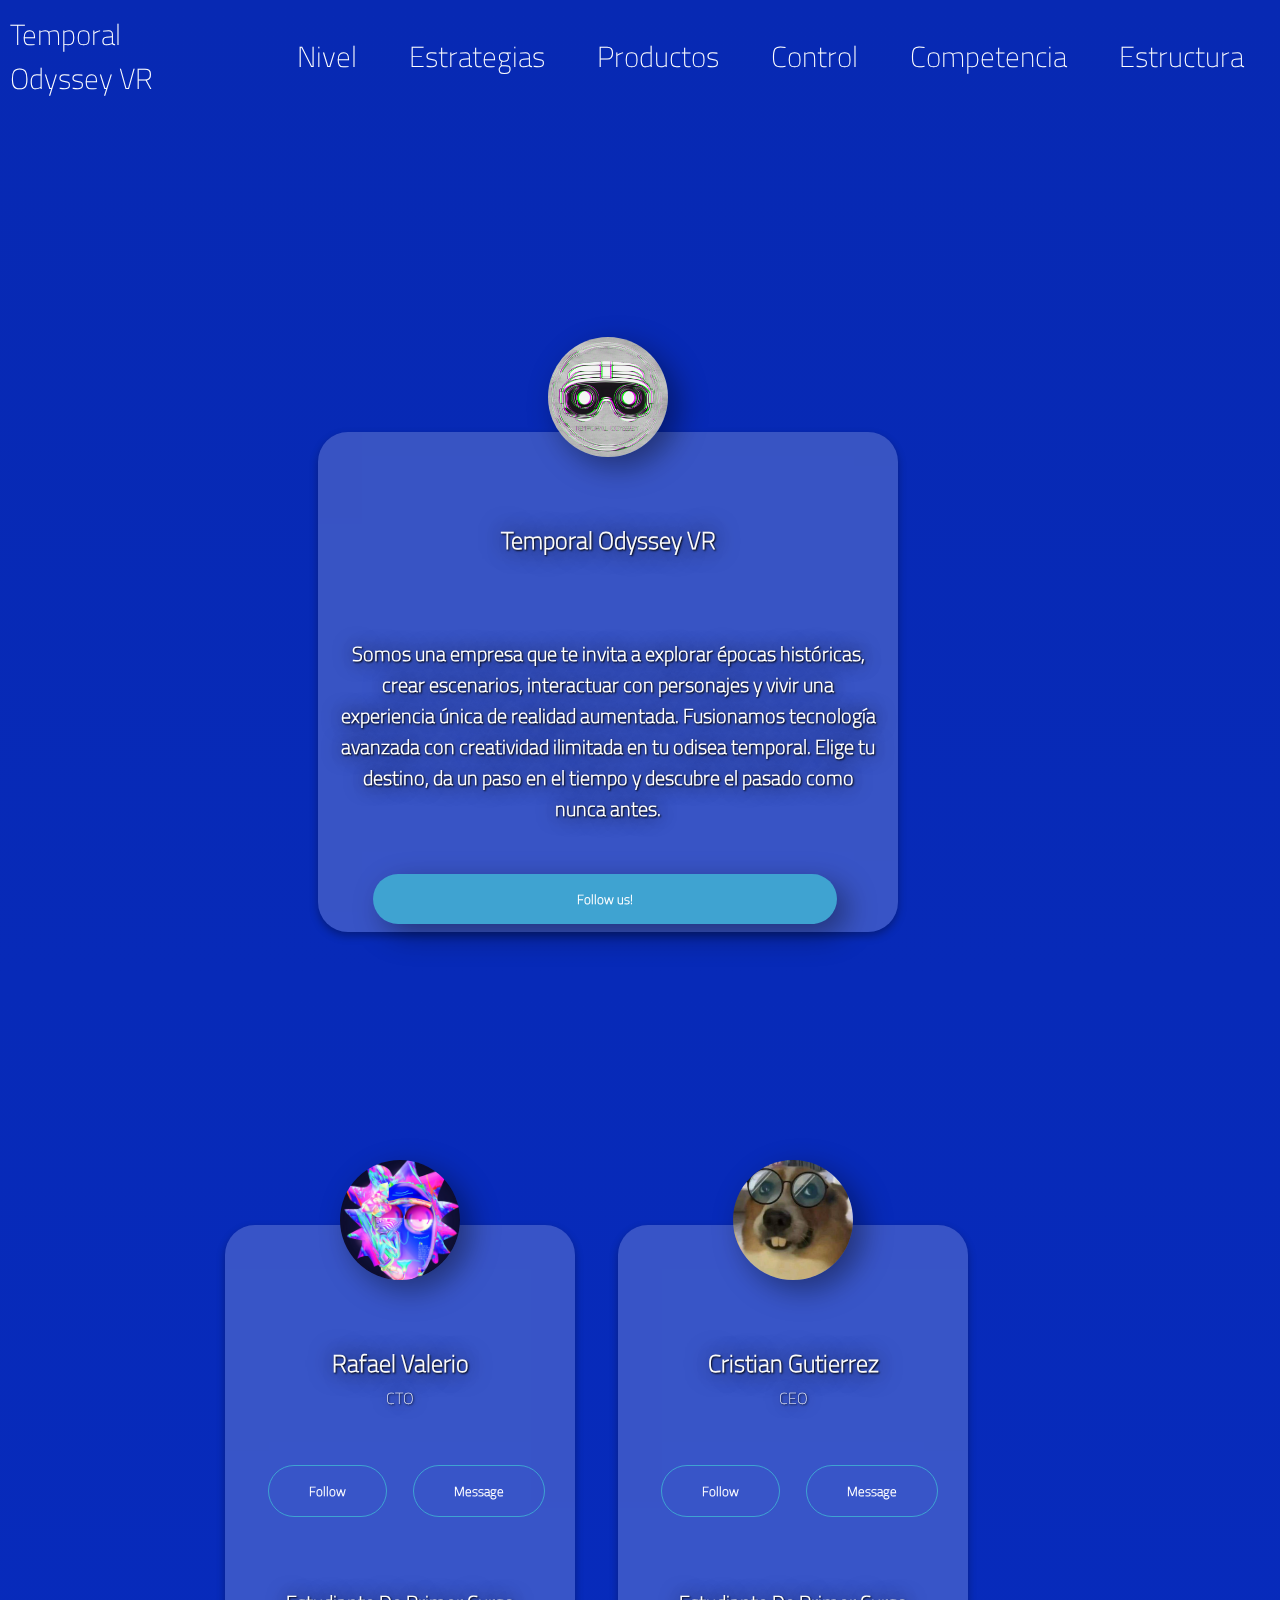
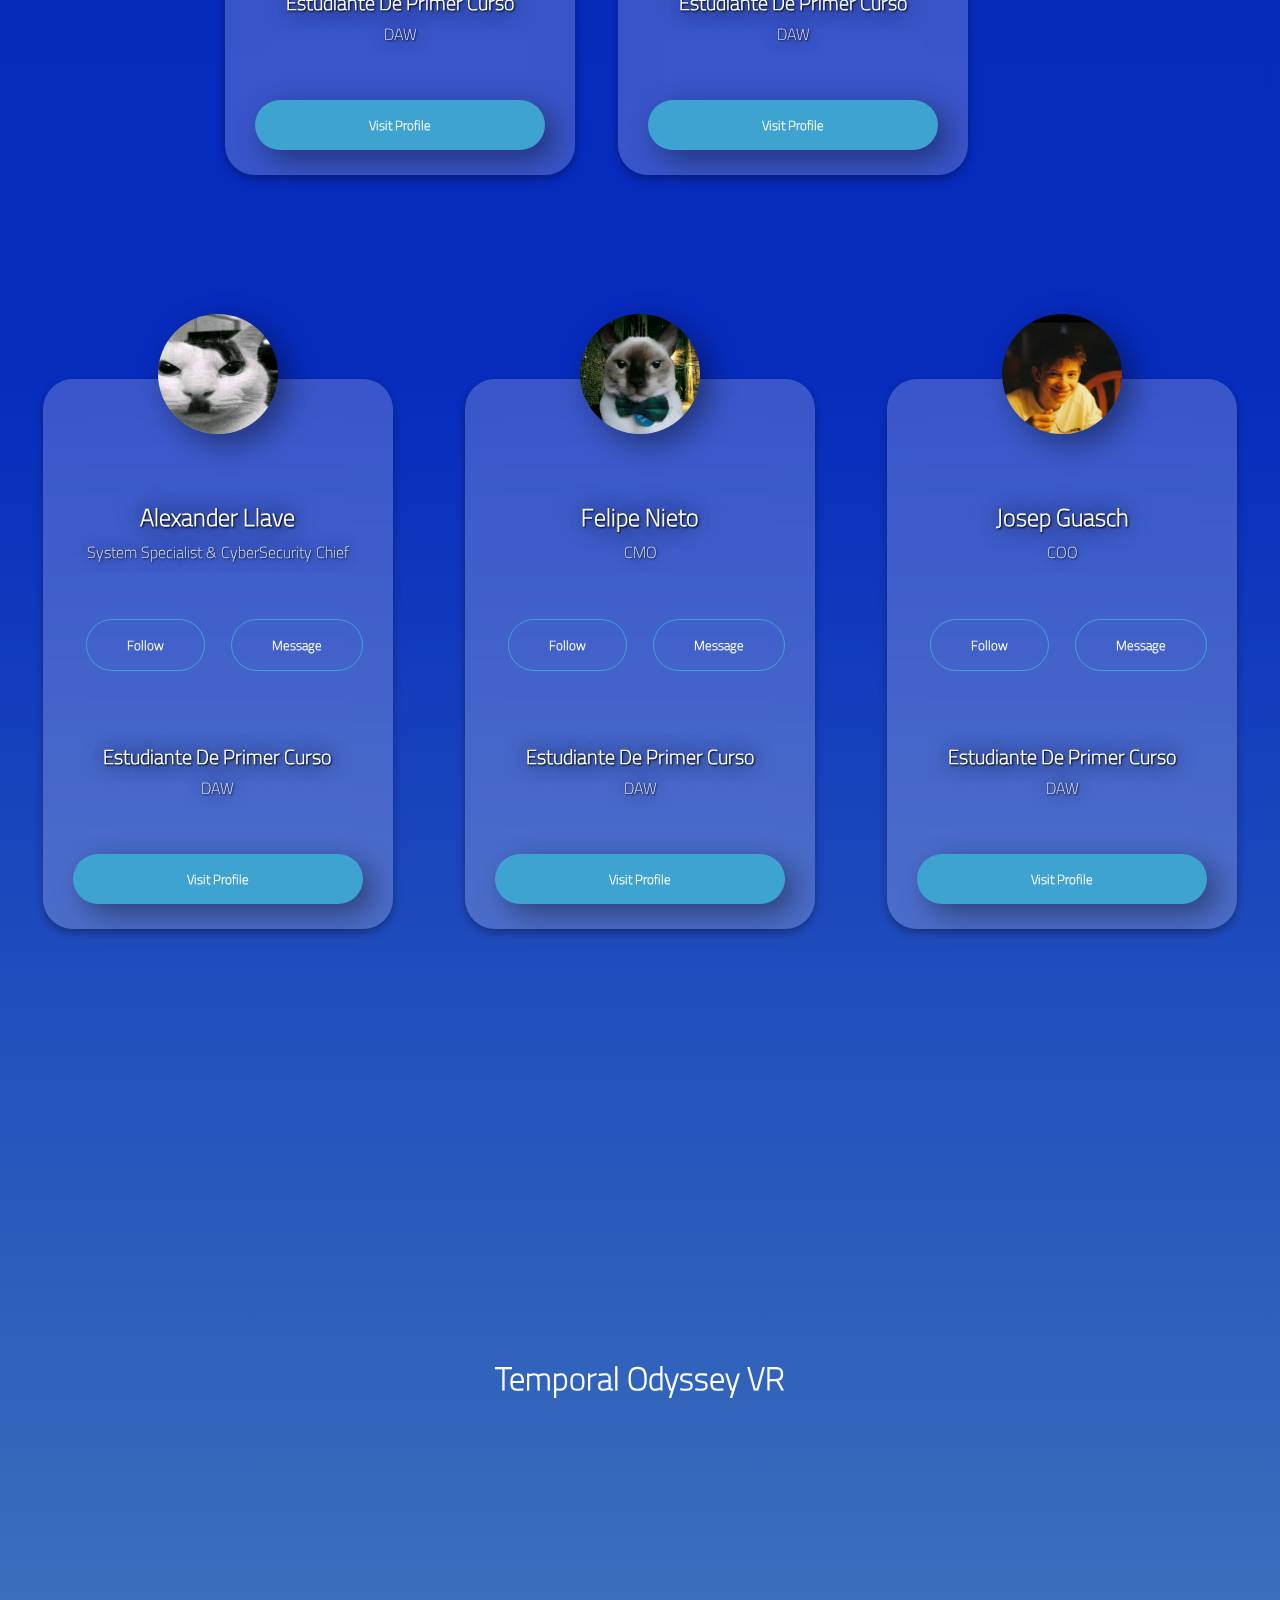
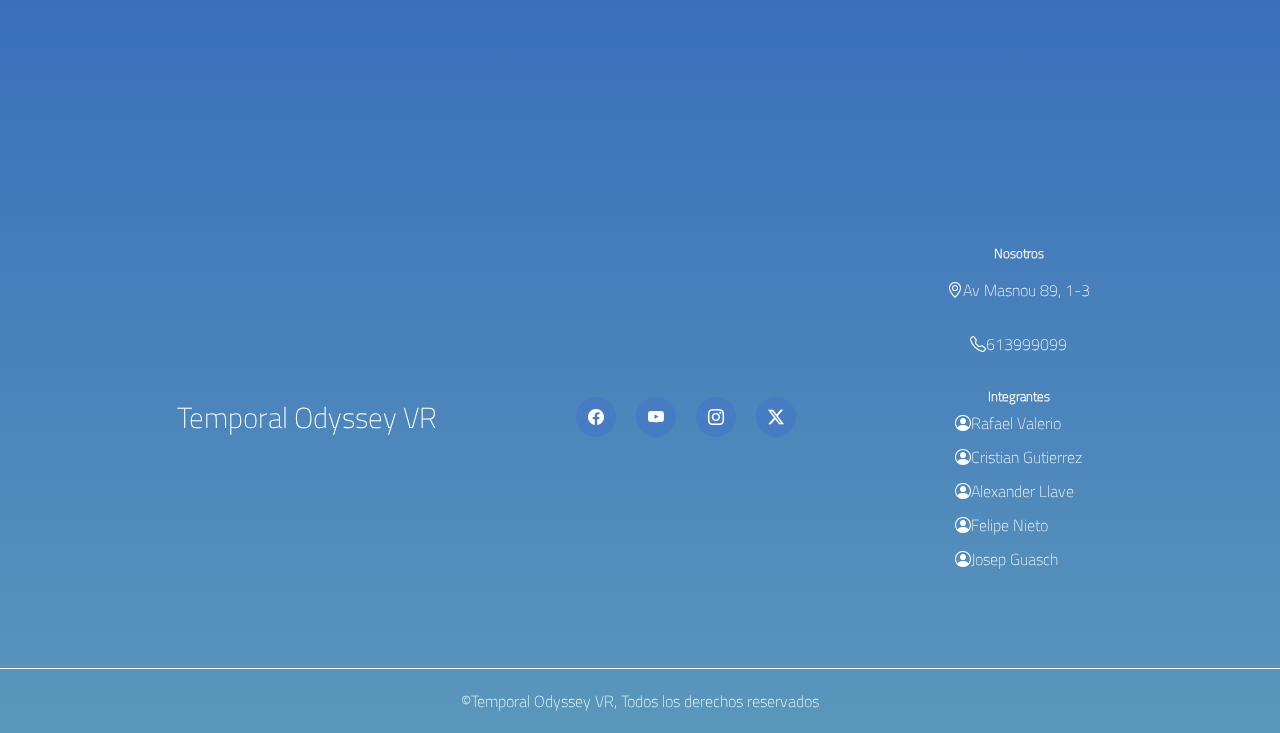
==== commit 7b155f66: "contenido actualizado" ====
--- a/pagina2.html
+++ b/pagina2.html
@@ -223,6 +223,7 @@
                 <li><a href="./index.html#productos">Productos</a></li>
                 <li><a href="./index.html#control">Control</a></li>
                 <li><a href="./index.html#competidor">Competencia</a></li>
+                <li><a href="./index.html#estructura">Estructura</a></li>
             </ul>
         </div>
     </nav>
--- a/styles.css
+++ b/styles.css
@@ -220,7 +220,7 @@
 .navbar , .logo {
     font-family: 'titillium';
     text-decoration: none;
-    font-size: 2rem;
+    font-size: 1.8rem;
 }
 
 .bars-responsive > i {
@@ -245,7 +245,8 @@
     justify-content: center;
 }
 
-.box-article-about h3 {text-align: center;}
+.box-article-about h3 {text-align: center;
+padding: 1%;}
 
 .articles-info {
     display: flex;
@@ -297,7 +298,7 @@
 .page-content .buttons {
     display: flex;
     justify-content: center;
-    margin-top: 20px;
+    margin-top: 10px;
 }
 
 .page-content .buttons a {
@@ -406,6 +407,37 @@
     flex-direction: column;
 }
 
+.box-article-about2 {
+    padding-top: 30px;
+    display: flex;
+    flex-direction: row;
+    justify-content: center;
+    
+}
+
+.box-article-about2 h3 {text-align: center;}
+
+.articles-info2 {
+    display: flex;
+    flex-direction: row;
+    align-items: center;
+    margin:1%;
+    
+    
+}
+
+.articles-info2 p {
+    padding: 30px 30px 10px;
+    margin-bottom: 10px;
+
+}
+
+.box-article-about2 img {
+    width: 30%;
+}
+
+
+
 .amigos-integrantes {
     display: flex;
     padding-top: 5px;
